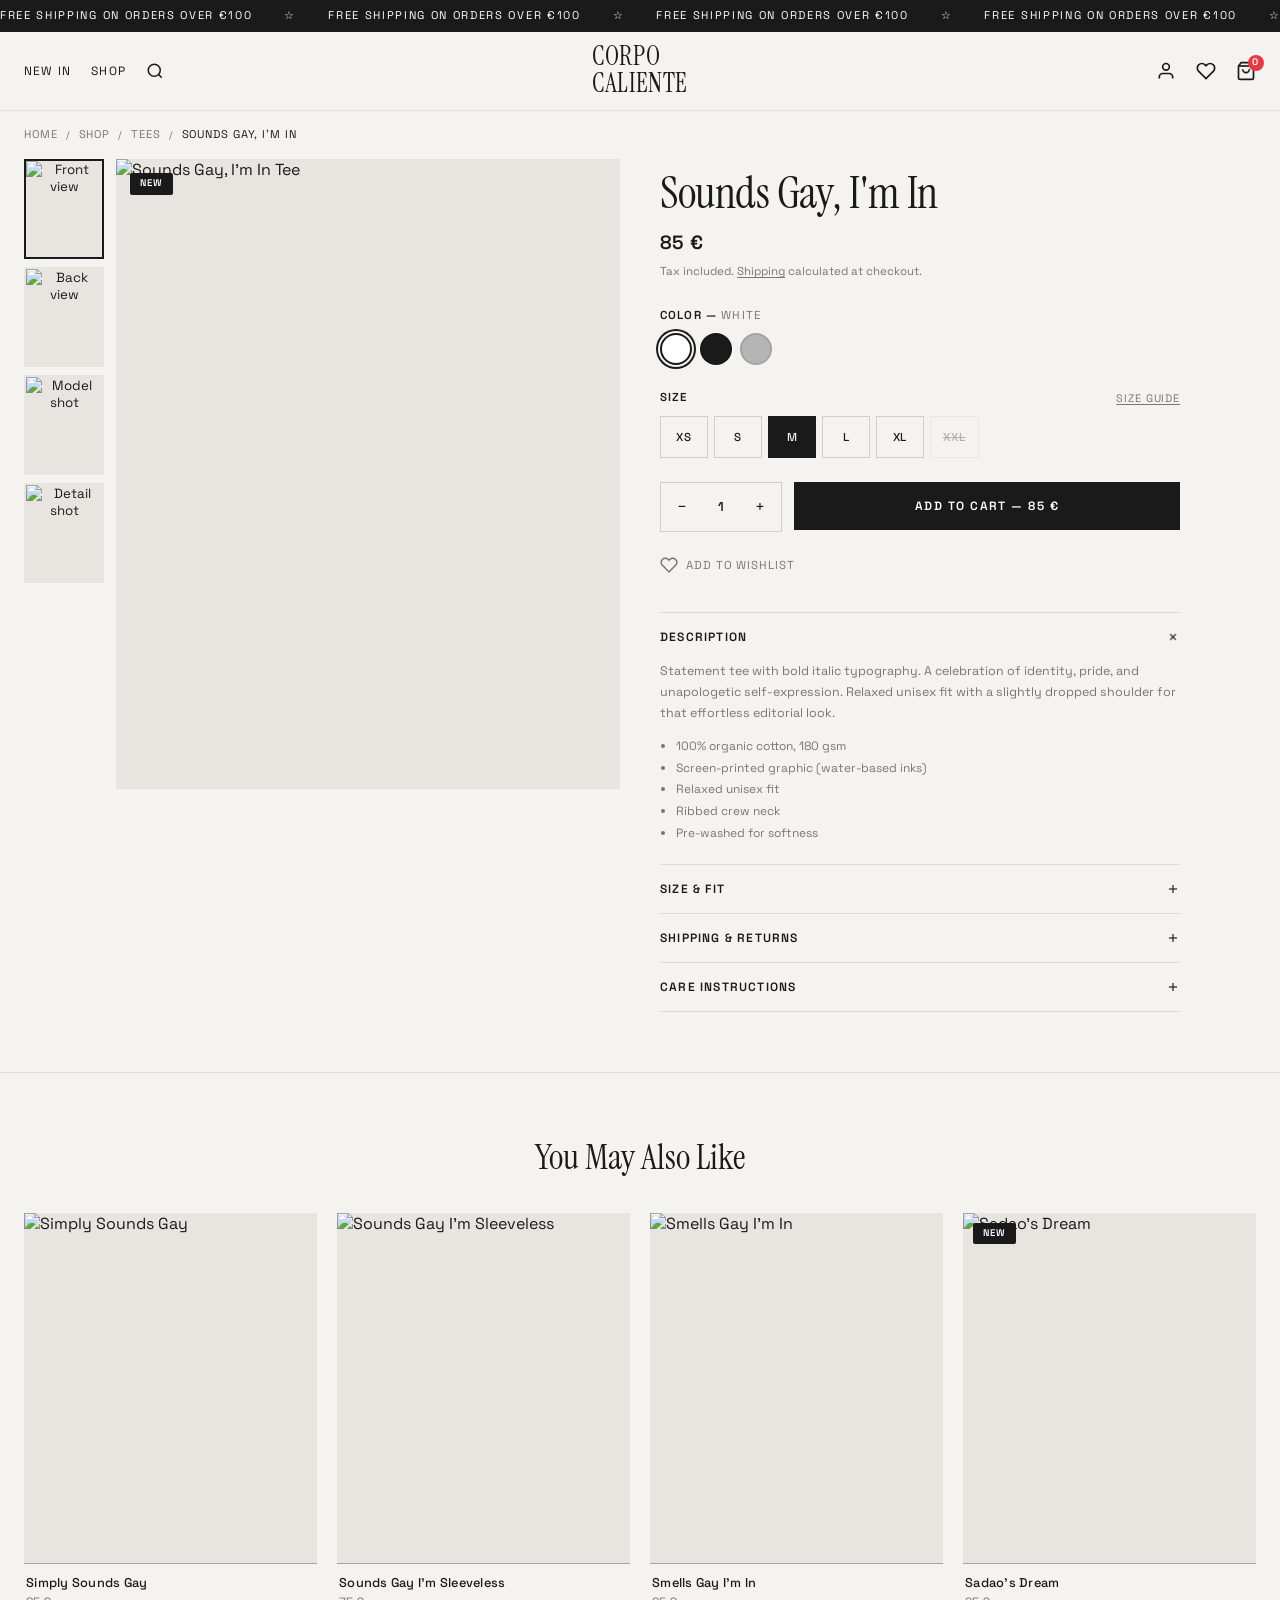
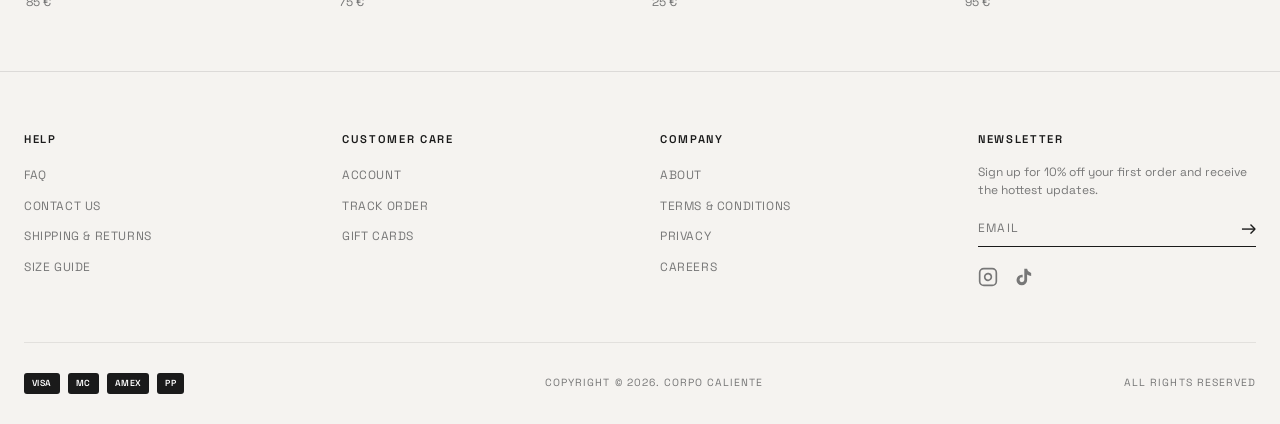
==== product.html @ 62f067da "Add Product Detail Page - Image gallery with thumbnails, prev/next nav, zoom hover - Color swatches " ====
<!DOCTYPE html>
<html lang="en">
<head>
  <meta charset="UTF-8">
  <meta name="viewport" content="width=device-width, initial-scale=1.0">
  <title>Sounds Gay, I'm In - CORPO CALIENTE</title>
  <link rel="stylesheet" href="style.css">
  <link rel="stylesheet" href="product.css">
  <link rel="preconnect" href="https://fonts.googleapis.com">
  <link rel="preconnect" href="https://fonts.gstatic.com" crossorigin>
  <link href="https://fonts.googleapis.com/css2?family=Space+Grotesk:wght@400;500;600;700&family=Instrument+Serif:ital@0;1&display=swap" rel="stylesheet">
</head>
<body>

  <!-- Announcement Bar -->
  <div class="announcement-bar">
    <div class="announcement-scroll">
      <span>FREE SHIPPING ON ORDERS OVER &euro;100</span>
      <span>&star;</span>
      <span>FREE SHIPPING ON ORDERS OVER &euro;100</span>
      <span>&star;</span>
      <span>FREE SHIPPING ON ORDERS OVER &euro;100</span>
      <span>&star;</span>
      <span>FREE SHIPPING ON ORDERS OVER &euro;100</span>
      <span>&star;</span>
      <span>FREE SHIPPING ON ORDERS OVER &euro;100</span>
      <span>&star;</span>
      <span>FREE SHIPPING ON ORDERS OVER &euro;100</span>
      <span>&star;</span>
    </div>
  </div>

  <!-- Header -->
  <header class="header">
    <nav class="header__nav">
      <div class="header__left">
        <a href="index.html" class="nav-link">New In</a>
        <a href="shop.html" class="nav-link">Shop</a>
        <button class="nav-link search-toggle" aria-label="Search">
          <svg width="18" height="18" viewBox="0 0 24 24" fill="none" stroke="currentColor" stroke-width="2"><circle cx="11" cy="11" r="8"/><path d="m21 21-4.3-4.3"/></svg>
        </button>
      </div>
      <div class="header__center">
        <a href="index.html" class="logo">CORPO<br>CALIENTE</a>
      </div>
      <div class="header__right">
        <a href="#" class="nav-link icon-link" aria-label="Account">
          <svg width="20" height="20" viewBox="0 0 24 24" fill="none" stroke="currentColor" stroke-width="2"><path d="M20 21v-2a4 4 0 0 0-4-4H8a4 4 0 0 0-4 4v2"/><circle cx="12" cy="7" r="4"/></svg>
        </a>
        <a href="#" class="nav-link icon-link" aria-label="Wishlist">
          <svg width="20" height="20" viewBox="0 0 24 24" fill="none" stroke="currentColor" stroke-width="2"><path d="M20.84 4.61a5.5 5.5 0 0 0-7.78 0L12 5.67l-1.06-1.06a5.5 5.5 0 0 0-7.78 7.78l1.06 1.06L12 21.23l7.78-7.78 1.06-1.06a5.5 5.5 0 0 0 0-7.78z"/></svg>
        </a>
        <a href="#" class="nav-link icon-link cart-icon" aria-label="Cart">
          <svg width="20" height="20" viewBox="0 0 24 24" fill="none" stroke="currentColor" stroke-width="2"><path d="M6 2L3 6v14a2 2 0 0 0 2 2h14a2 2 0 0 0 2-2V6l-3-4z"/><line x1="3" y1="6" x2="21" y2="6"/><path d="M16 10a4 4 0 0 1-8 0"/></svg>
          <span class="cart-count">0</span>
        </a>
      </div>
    </nav>
  </header>

  <!-- Breadcrumb -->
  <nav class="breadcrumb">
    <a href="index.html">Home</a>
    <span class="breadcrumb__sep">/</span>
    <a href="shop.html">Shop</a>
    <span class="breadcrumb__sep">/</span>
    <a href="shop.html">Tees</a>
    <span class="breadcrumb__sep">/</span>
    <span class="breadcrumb__current">Sounds Gay, I'm In</span>
  </nav>

  <!-- Product Detail -->
  <section class="pdp">
    <!-- Image Gallery -->
    <div class="pdp__gallery">
      <div class="pdp__thumbs">
        <button class="pdp__thumb pdp__thumb--active" data-index="0">
          <img src="https://images.unsplash.com/photo-1521572163474-6864f9cf17ab?w=120&h=150&fit=crop" alt="Front view">
        </button>
        <button class="pdp__thumb" data-index="1">
          <img src="https://images.unsplash.com/photo-1521572163474-6864f9cf17ab?w=120&h=150&fit=crop&crop=bottom" alt="Back view">
        </button>
        <button class="pdp__thumb" data-index="2">
          <img src="https://images.unsplash.com/photo-1552374196-1ab2a1c593e8?w=120&h=150&fit=crop" alt="Model shot">
        </button>
        <button class="pdp__thumb" data-index="3">
          <img src="https://images.unsplash.com/photo-1596755094514-f87e34085b2c?w=120&h=150&fit=crop" alt="Detail shot">
        </button>
      </div>
      <div class="pdp__main-image-wrap">
        <span class="pdp__badge">New</span>
        <img src="https://images.unsplash.com/photo-1521572163474-6864f9cf17ab?w=900&h=1100&fit=crop" alt="Sounds Gay, I'm In Tee" class="pdp__main-image" id="main-image">
        <button class="pdp__nav pdp__nav--prev" id="gallery-prev" aria-label="Previous image">
          <svg width="20" height="20" viewBox="0 0 24 24" fill="none" stroke="currentColor" stroke-width="2"><polyline points="15 18 9 12 15 6"/></svg>
        </button>
        <button class="pdp__nav pdp__nav--next" id="gallery-next" aria-label="Next image">
          <svg width="20" height="20" viewBox="0 0 24 24" fill="none" stroke="currentColor" stroke-width="2"><polyline points="9 18 15 12 9 6"/></svg>
        </button>
      </div>
    </div>

    <!-- Product Info -->
    <div class="pdp__info">
      <div class="pdp__info-inner">
        <h1 class="pdp__title">Sounds Gay, I'm In</h1>
        <p class="pdp__price">85 &euro;</p>
        <p class="pdp__tax">Tax included. <a href="#">Shipping</a> calculated at checkout.</p>

        <!-- Color -->
        <div class="pdp__option">
          <p class="pdp__option-label">Color &mdash; <span id="color-name">White</span></p>
          <div class="pdp__color-swatches">
            <button class="pdp__swatch pdp__swatch--active" data-color="White" style="background:#fff" aria-label="White"></button>
            <button class="pdp__swatch" data-color="Black" style="background:#1a1a1a" aria-label="Black"></button>
            <button class="pdp__swatch" data-color="Heather Grey" style="background:#b5b5b5" aria-label="Heather Grey"></button>
          </div>
        </div>

        <!-- Size -->
        <div class="pdp__option">
          <div class="pdp__option-header">
            <p class="pdp__option-label">Size</p>
            <button class="pdp__size-guide-link" id="size-guide-toggle">Size Guide</button>
          </div>
          <div class="pdp__sizes">
            <button class="pdp__size" data-size="XS">XS</button>
            <button class="pdp__size" data-size="S">S</button>
            <button class="pdp__size pdp__size--active" data-size="M">M</button>
            <button class="pdp__size" data-size="L">L</button>
            <button class="pdp__size" data-size="XL">XL</button>
            <button class="pdp__size pdp__size--disabled" data-size="XXL" disabled>XXL</button>
          </div>
        </div>

        <!-- Quantity + Add to Cart -->
        <div class="pdp__actions">
          <div class="pdp__quantity">
            <button class="pdp__qty-btn" id="qty-minus" aria-label="Decrease quantity">&minus;</button>
            <span class="pdp__qty-value" id="qty-value">1</span>
            <button class="pdp__qty-btn" id="qty-plus" aria-label="Increase quantity">+</button>
          </div>
          <button class="pdp__add-to-cart" id="add-to-cart">Add to Cart &mdash; 85 &euro;</button>
        </div>

        <!-- Wishlist -->
        <button class="pdp__wishlist" id="wishlist-btn">
          <svg width="18" height="18" viewBox="0 0 24 24" fill="none" stroke="currentColor" stroke-width="2"><path d="M20.84 4.61a5.5 5.5 0 0 0-7.78 0L12 5.67l-1.06-1.06a5.5 5.5 0 0 0-7.78 7.78l1.06 1.06L12 21.23l7.78-7.78 1.06-1.06a5.5 5.5 0 0 0 0-7.78z"/></svg>
          <span>Add to Wishlist</span>
        </button>

        <!-- Description Accordion -->
        <div class="pdp__accordions">
          <div class="pdp__accordion pdp__accordion--open">
            <button class="pdp__accordion-trigger">
              <span>Description</span>
              <svg class="pdp__accordion-icon" width="14" height="14" viewBox="0 0 24 24" fill="none" stroke="currentColor" stroke-width="2"><line x1="12" y1="5" x2="12" y2="19"/><line x1="5" y1="12" x2="19" y2="12"/></svg>
            </button>
            <div class="pdp__accordion-content">
              <p>Statement tee with bold italic typography. A celebration of identity, pride, and unapologetic self-expression. Relaxed unisex fit with a slightly dropped shoulder for that effortless editorial look.</p>
              <ul>
                <li>100% organic cotton, 180 gsm</li>
                <li>Screen-printed graphic (water-based inks)</li>
                <li>Relaxed unisex fit</li>
                <li>Ribbed crew neck</li>
                <li>Pre-washed for softness</li>
              </ul>
            </div>
          </div>

          <div class="pdp__accordion">
            <button class="pdp__accordion-trigger">
              <span>Size &amp; Fit</span>
              <svg class="pdp__accordion-icon" width="14" height="14" viewBox="0 0 24 24" fill="none" stroke="currentColor" stroke-width="2"><line x1="12" y1="5" x2="12" y2="19"/><line x1="5" y1="12" x2="19" y2="12"/></svg>
            </button>
            <div class="pdp__accordion-content">
              <p>Model is 185cm / 6'1" and wears size M. This style runs true to size. For an oversized look, size up one.</p>
              <table class="pdp__size-table">
                <thead>
                  <tr><th></th><th>XS</th><th>S</th><th>M</th><th>L</th><th>XL</th></tr>
                </thead>
                <tbody>
                  <tr><td>Chest (cm)</td><td>96</td><td>100</td><td>106</td><td>112</td><td>118</td></tr>
                  <tr><td>Length (cm)</td><td>68</td><td>70</td><td>72</td><td>74</td><td>76</td></tr>
                  <tr><td>Sleeve (cm)</td><td>20</td><td>21</td><td>22</td><td>23</td><td>24</td></tr>
                </tbody>
              </table>
            </div>
          </div>

          <div class="pdp__accordion">
            <button class="pdp__accordion-trigger">
              <span>Shipping &amp; Returns</span>
              <svg class="pdp__accordion-icon" width="14" height="14" viewBox="0 0 24 24" fill="none" stroke="currentColor" stroke-width="2"><line x1="12" y1="5" x2="12" y2="19"/><line x1="5" y1="12" x2="19" y2="12"/></svg>
            </button>
            <div class="pdp__accordion-content">
              <p>Free shipping on orders over &euro;100. Standard delivery 3&ndash;5 business days. Express delivery 1&ndash;2 business days (&euro;9.90).</p>
              <p>Returns accepted within 14 days of delivery. Items must be unworn with tags attached. Return shipping is free within the EU.</p>
            </div>
          </div>

          <div class="pdp__accordion">
            <button class="pdp__accordion-trigger">
              <span>Care Instructions</span>
              <svg class="pdp__accordion-icon" width="14" height="14" viewBox="0 0 24 24" fill="none" stroke="currentColor" stroke-width="2"><line x1="12" y1="5" x2="12" y2="19"/><line x1="5" y1="12" x2="19" y2="12"/></svg>
            </button>
            <div class="pdp__accordion-content">
              <ul>
                <li>Machine wash cold, inside out</li>
                <li>Do not bleach</li>
                <li>Tumble dry low</li>
                <li>Iron on reverse, avoid print</li>
                <li>Do not dry clean</li>
              </ul>
            </div>
          </div>
        </div>

      </div>
    </div>
  </section>

  <!-- You May Also Like -->
  <section class="pdp-related">
    <h2 class="pdp-related__title">You May Also Like</h2>
    <div class="pdp-related__grid">
      <a href="#" class="product-card">
        <div class="product-card__image-wrap">
          <img src="https://images.unsplash.com/photo-1618886614638-80e3c103d31a?w=500&h=600&fit=crop" alt="Simply Sounds Gay" class="product-card__image">
          <div class="product-card__quick">Quick Add</div>
        </div>
        <div class="product-card__info">
          <h3>Simply Sounds Gay</h3>
          <p class="product-card__price">85 &euro;</p>
        </div>
      </a>
      <a href="#" class="product-card">
        <div class="product-card__image-wrap">
          <img src="https://images.unsplash.com/photo-1503342394128-c104d54dba01?w=500&h=600&fit=crop" alt="Sounds Gay I'm Sleeveless" class="product-card__image">
          <div class="product-card__quick">Quick Add</div>
        </div>
        <div class="product-card__info">
          <h3>Sounds Gay I'm Sleeveless</h3>
          <p class="product-card__price">75 &euro;</p>
        </div>
      </a>
      <a href="#" class="product-card">
        <div class="product-card__image-wrap">
          <img src="https://images.unsplash.com/photo-1578587018452-892bacefd3f2?w=500&h=600&fit=crop" alt="Smells Gay I'm In" class="product-card__image">
          <div class="product-card__quick">Quick Add</div>
        </div>
        <div class="product-card__info">
          <h3>Smells Gay I'm In</h3>
          <p class="product-card__price">25 &euro;</p>
        </div>
      </a>
      <a href="#" class="product-card">
        <div class="product-card__image-wrap">
          <img src="https://images.unsplash.com/photo-1576566588028-4147f3842f27?w=500&h=600&fit=crop" alt="Sadao's Dream" class="product-card__image">
          <span class="product-card__badge">New</span>
          <div class="product-card__quick">Quick Add</div>
        </div>
        <div class="product-card__info">
          <h3>Sadao's Dream</h3>
          <p class="product-card__price">95 &euro;</p>
        </div>
      </a>
    </div>
  </section>

  <!-- Footer -->
  <footer class="footer">
    <div class="footer__grid">
      <div class="footer__col">
        <h4>HELP</h4>
        <ul>
          <li><a href="#">FAQ</a></li>
          <li><a href="#">Contact Us</a></li>
          <li><a href="#">Shipping &amp; Returns</a></li>
          <li><a href="#">Size Guide</a></li>
        </ul>
      </div>
      <div class="footer__col">
        <h4>CUSTOMER CARE</h4>
        <ul>
          <li><a href="#">Account</a></li>
          <li><a href="#">Track Order</a></li>
          <li><a href="#">Gift Cards</a></li>
        </ul>
      </div>
      <div class="footer__col">
        <h4>COMPANY</h4>
        <ul>
          <li><a href="#">About</a></li>
          <li><a href="#">Terms &amp; Conditions</a></li>
          <li><a href="#">Privacy</a></li>
          <li><a href="#">Careers</a></li>
        </ul>
      </div>
      <div class="footer__col footer__newsletter">
        <h4>NEWSLETTER</h4>
        <p>Sign up for 10% off your first order and receive the hottest updates.</p>
        <form class="newsletter-form" onsubmit="event.preventDefault()">
          <input type="email" placeholder="EMAIL" required>
          <button type="submit" aria-label="Subscribe">&rarr;</button>
        </form>
        <div class="footer__social">
          <a href="#" aria-label="Instagram">
            <svg width="20" height="20" viewBox="0 0 24 24" fill="none" stroke="currentColor" stroke-width="2"><rect x="2" y="2" width="20" height="20" rx="5" ry="5"/><path d="M16 11.37A4 4 0 1 1 12.63 8 4 4 0 0 1 16 11.37z"/><line x1="17.5" y1="6.5" x2="17.51" y2="6.5"/></svg>
          </a>
          <a href="#" aria-label="TikTok">
            <svg width="20" height="20" viewBox="0 0 24 24" fill="currentColor"><path d="M19.59 6.69a4.83 4.83 0 0 1-3.77-4.25V2h-3.45v13.67a2.89 2.89 0 0 1-2.88 2.5 2.89 2.89 0 0 1 0-5.78 2.92 2.92 0 0 1 .88.13V9.4a6.84 6.84 0 0 0-1-.05A6.33 6.33 0 0 0 3 15.57 6.33 6.33 0 0 0 9.37 22a6.33 6.33 0 0 0 6.37-6.23V9.07a8.16 8.16 0 0 0 4.85 1.58V7.2a4.85 4.85 0 0 1-1-.51z"/></svg>
          </a>
        </div>
      </div>
    </div>
    <div class="footer__bottom">
      <div class="footer__payment">
        <span class="payment-icon">VISA</span>
        <span class="payment-icon">MC</span>
        <span class="payment-icon">AMEX</span>
        <span class="payment-icon">PP</span>
      </div>
      <p>COPYRIGHT &copy; 2026. CORPO CALIENTE</p>
      <p>ALL RIGHTS RESERVED</p>
    </div>
  </footer>

  <script src="product.js"></script>
</body>
</html>
---- style.css ----
/* ===== RESET & BASE ===== */
*, *::before, *::after {
  margin: 0;
  padding: 0;
  box-sizing: border-box;
}

:root {
  --bg: #f5f3f0;
  --text: #1a1a1a;
  --accent: #e63946;
  --muted: #777;
  --font-body: 'Space Grotesk', sans-serif;
  --font-display: 'Instrument Serif', serif;
}

html {
  scroll-behavior: smooth;
}

body {
  font-family: var(--font-body);
  background: var(--bg);
  color: var(--text);
  line-height: 1.4;
  overflow-x: hidden;
  -webkit-font-smoothing: antialiased;
}

a {
  text-decoration: none;
  color: inherit;
}

ul { list-style: none; }

img {
  display: block;
  width: 100%;
  height: 100%;
  object-fit: cover;
}

button {
  border: none;
  background: none;
  cursor: pointer;
  font-family: inherit;
  color: inherit;
}

input {
  font-family: inherit;
}

/* ===== ANNOUNCEMENT BAR ===== */
.announcement-bar {
  background: var(--text);
  color: #fff;
  font-size: 0.7rem;
  letter-spacing: 0.15em;
  text-transform: uppercase;
  overflow: hidden;
  padding: 8px 0;
}

.announcement-scroll {
  display: flex;
  gap: 2rem;
  white-space: nowrap;
  animation: scroll-left 20s linear infinite;
  width: max-content;
}

.announcement-scroll span {
  flex-shrink: 0;
}

@keyframes scroll-left {
  0% { transform: translateX(0); }
  100% { transform: translateX(-50%); }
}

/* ===== HEADER ===== */
.header {
  position: sticky;
  top: 0;
  z-index: 100;
  background: var(--bg);
  border-bottom: 1px solid rgba(0,0,0,0.08);
}

.header__nav {
  display: flex;
  align-items: center;
  justify-content: space-between;
  padding: 12px 24px;
  max-width: 1600px;
  margin: 0 auto;
}

.header__left,
.header__right {
  display: flex;
  align-items: center;
  gap: 20px;
  flex: 1;
}

.header__right {
  justify-content: flex-end;
}

.header__center {
  flex: 0 0 auto;
}

.logo {
  font-family: var(--font-display);
  font-size: 1.6rem;
  line-height: 1;
  text-align: center;
  letter-spacing: 0.02em;
  font-weight: 400;
  transition: opacity 0.2s;
}

.logo:hover { opacity: 0.7; }

.nav-link {
  font-size: 0.75rem;
  letter-spacing: 0.1em;
  text-transform: uppercase;
  transition: opacity 0.2s;
}

.nav-link:hover { opacity: 0.6; }

.search-toggle {
  display: flex;
  align-items: center;
}

.icon-link {
  display: flex;
  align-items: center;
}

.cart-icon {
  position: relative;
}

.cart-count {
  position: absolute;
  top: -6px;
  right: -8px;
  background: var(--accent);
  color: #fff;
  font-size: 0.6rem;
  width: 16px;
  height: 16px;
  border-radius: 50%;
  display: flex;
  align-items: center;
  justify-content: center;
  font-weight: 600;
}

.mobile-menu-toggle {
  display: none;
  position: fixed;
  top: 52px;
  right: 16px;
  z-index: 200;
  flex-direction: column;
  gap: 5px;
  padding: 8px;
}

.mobile-menu-toggle span {
  display: block;
  width: 22px;
  height: 2px;
  background: var(--text);
  transition: 0.3s;
}

/* ===== HERO ===== */
.hero {
  display: grid;
  grid-template-columns: 1fr 1fr;
  gap: 4px;
  padding: 4px 24px;
  max-width: 1600px;
  margin: 0 auto;
}

.hero__left,
.hero__right {
  position: relative;
  overflow: hidden;
  aspect-ratio: 4/5;
}

.hero__image {
  transition: transform 0.6s ease;
}

.hero__left:hover .hero__image,
.hero__right:hover .hero__image {
  transform: scale(1.03);
}

.hero__badge {
  position: absolute;
  top: 20px;
  left: 20px;
  z-index: 2;
  font-size: 0.7rem;
  font-weight: 700;
  letter-spacing: 0.12em;
  text-transform: uppercase;
  color: #fff;
  text-shadow: 0 1px 8px rgba(0,0,0,0.5);
}

.hero__subtitle {
  position: absolute;
  top: 40px;
  left: 20px;
  z-index: 2;
  font-size: 0.65rem;
  letter-spacing: 0.15em;
  text-transform: uppercase;
  color: #fff;
  text-shadow: 0 1px 8px rgba(0,0,0,0.5);
}

.hero__tag {
  position: absolute;
  top: 20px;
  left: 20px;
  z-index: 2;
  font-size: 0.7rem;
  letter-spacing: 0.1em;
  text-transform: uppercase;
  color: var(--text);
  background: var(--bg);
  padding: 4px 10px;
}

/* ===== PRODUCT GRID ===== */
.product-grid {
  padding: 40px 24px;
  max-width: 1600px;
  margin: 0 auto;
}

.section-label {
  font-size: 0.7rem;
  letter-spacing: 0.15em;
  text-transform: uppercase;
  margin-bottom: 20px;
}

.grid {
  display: grid;
  gap: 20px;
}

.grid--4 {
  grid-template-columns: repeat(4, 1fr);
}

.grid--3 {
  grid-template-columns: repeat(3, 1fr);
}

/* ===== PRODUCT CARD ===== */
.product-card {
  display: block;
  text-decoration: none;
  color: inherit;
}

.product-card__image-wrap {
  position: relative;
  aspect-ratio: 5/6;
  overflow: hidden;
  background: #e8e5e0;
  margin-bottom: 10px;
}

.product-card__image {
  transition: transform 0.5s ease;
}

.product-card:hover .product-card__image {
  transform: scale(1.05);
}

.product-card__quick {
  position: absolute;
  bottom: 0;
  left: 0;
  right: 0;
  background: var(--text);
  color: #fff;
  text-align: center;
  padding: 10px;
  font-size: 0.7rem;
  letter-spacing: 0.12em;
  text-transform: uppercase;
  transform: translateY(100%);
  transition: transform 0.3s ease;
}

.product-card:hover .product-card__quick {
  transform: translateY(0);
}

.product-card__colors {
  position: absolute;
  bottom: 10px;
  right: 10px;
  display: flex;
  gap: 4px;
}

.color-dot {
  width: 14px;
  height: 14px;
  border-radius: 50%;
  border: 2px solid #fff;
  box-shadow: 0 1px 3px rgba(0,0,0,0.2);
}

.product-card__info {
  padding: 0 2px;
}

.product-card__info h3 {
  font-size: 0.8rem;
  font-weight: 500;
  margin-bottom: 2px;
  letter-spacing: 0.02em;
}

.product-card__price {
  font-size: 0.75rem;
  color: var(--muted);
}

/* ===== EDITORIAL SPLIT ===== */
.editorial-split {
  display: grid;
  grid-template-columns: 1fr 1fr;
  gap: 4px;
  padding: 4px 24px;
  max-width: 1600px;
  margin: 0 auto;
}

.editorial-split__left,
.editorial-split__right {
  position: relative;
  aspect-ratio: 4/5;
  overflow: hidden;
}

.editorial-split__label {
  position: absolute;
  top: 20px;
  left: 20px;
  z-index: 2;
  font-size: 0.7rem;
  letter-spacing: 0.1em;
  text-transform: uppercase;
  color: var(--text);
  background: var(--bg);
  padding: 4px 10px;
}

.editorial-split__image {
  transition: transform 0.6s ease;
}

.editorial-split__left:hover .editorial-split__image,
.editorial-split__right:hover .editorial-split__image {
  transform: scale(1.03);
}

/* ===== STATEMENT SECTION ===== */
.statement-section {
  padding: 40px 24px;
  max-width: 1600px;
  margin: 0 auto;
}

.statement-section__split {
  display: grid;
  grid-template-columns: 1fr 1fr;
  gap: 4px;
}

.statement-section__image-wrap {
  aspect-ratio: 4/5;
  overflow: hidden;
}

.statement-section__image {
  transition: transform 0.6s ease;
}

.statement-section__image-wrap:hover .statement-section__image {
  transform: scale(1.03);
}

.statement-section__label {
  display: block;
  font-size: 0.7rem;
  letter-spacing: 0.1em;
  text-transform: uppercase;
  margin-top: 16px;
}

/* ===== BIG STATEMENT ===== */
.big-statement {
  display: grid;
  grid-template-columns: 1fr 1fr;
  gap: 4px;
  padding: 60px 24px;
  max-width: 1600px;
  margin: 0 auto;
  align-items: end;
}

.big-statement__inner {
  padding-bottom: 20px;
}

.big-statement__text {
  font-family: var(--font-display);
  font-size: clamp(4rem, 10vw, 10rem);
  line-height: 0.9;
  font-weight: 400;
  letter-spacing: -0.02em;
}

.big-statement__text .arrow {
  display: inline-block;
  transition: transform 0.3s;
}

.big-statement:hover .arrow {
  transform: translateX(12px);
}

.big-statement__sub {
  font-size: 0.7rem;
  letter-spacing: 0.15em;
  text-transform: uppercase;
  margin-top: 20px;
  padding: 8px 16px;
  border: 1px solid var(--text);
  display: inline-block;
  transition: all 0.3s;
}

.big-statement__sub:hover {
  background: var(--text);
  color: var(--bg);
}

.big-statement__image-wrap {
  position: relative;
  aspect-ratio: 4/5;
  overflow: hidden;
}

.big-statement__image {
  transition: transform 0.6s ease;
}

.big-statement__image-wrap:hover .big-statement__image {
  transform: scale(1.03);
}

.big-statement__tag {
  position: absolute;
  top: 20px;
  left: 20px;
  font-size: 0.7rem;
  letter-spacing: 0.1em;
  text-transform: uppercase;
  color: var(--text);
  background: var(--bg);
  padding: 4px 10px;
}

/* ===== FOOTER ===== */
.footer {
  background: var(--bg);
  border-top: 1px solid rgba(0,0,0,0.1);
  padding: 60px 24px 30px;
  max-width: 1600px;
  margin: 0 auto;
}

.footer__grid {
  display: grid;
  grid-template-columns: repeat(4, 1fr);
  gap: 40px;
  margin-bottom: 50px;
}

.footer__col h4 {
  font-size: 0.7rem;
  letter-spacing: 0.15em;
  text-transform: uppercase;
  margin-bottom: 16px;
  font-weight: 600;
}

.footer__col li {
  margin-bottom: 8px;
}

.footer__col a {
  font-size: 0.75rem;
  color: var(--muted);
  transition: color 0.2s;
  text-transform: uppercase;
  letter-spacing: 0.05em;
}

.footer__col a:hover {
  color: var(--text);
}

.footer__newsletter p {
  font-size: 0.75rem;
  color: var(--muted);
  margin-bottom: 16px;
  line-height: 1.5;
}

.newsletter-form {
  display: flex;
  border-bottom: 1px solid var(--text);
  padding-bottom: 6px;
  margin-bottom: 20px;
}

.newsletter-form input {
  flex: 1;
  border: none;
  background: none;
  font-size: 0.75rem;
  letter-spacing: 0.1em;
  outline: none;
  color: var(--text);
}

.newsletter-form input::placeholder {
  color: var(--muted);
}

.newsletter-form button {
  font-size: 1.2rem;
  transition: transform 0.2s;
}

.newsletter-form button:hover {
  transform: translateX(4px);
}

.footer__social {
  display: flex;
  gap: 16px;
}

.footer__social a {
  transition: opacity 0.2s;
}

.footer__social a:hover {
  opacity: 0.6;
}

.footer__bottom {
  display: flex;
  justify-content: space-between;
  align-items: center;
  padding-top: 30px;
  border-top: 1px solid rgba(0,0,0,0.08);
  font-size: 0.65rem;
  color: var(--muted);
  letter-spacing: 0.1em;
  text-transform: uppercase;
  flex-wrap: wrap;
  gap: 12px;
}

.footer__payment {
  display: flex;
  gap: 8px;
}

.payment-icon {
  background: var(--text);
  color: #fff;
  font-size: 0.55rem;
  padding: 4px 8px;
  border-radius: 3px;
  font-weight: 600;
  letter-spacing: 0.05em;
}

/* ===== ANIMATIONS ===== */
.fade-in {
  opacity: 0;
  transform: translateY(20px);
  transition: opacity 0.6s ease, transform 0.6s ease;
}

.fade-in.visible {
  opacity: 1;
  transform: translateY(0);
}

/* ===== RESPONSIVE ===== */
@media (max-width: 1024px) {
  .grid--4 {
    grid-template-columns: repeat(2, 1fr);
  }

  .big-statement__text {
    font-size: clamp(3rem, 8vw, 6rem);
  }

  .footer__grid {
    grid-template-columns: repeat(2, 1fr);
  }
}

@media (max-width: 768px) {
  .header__left .nav-link:not(.search-toggle),
  .header__right .icon-link:not(.cart-icon) {
    display: none;
  }

  .mobile-menu-toggle {
    display: flex;
  }

  .hero {
    grid-template-columns: 1fr;
    padding: 4px 12px;
  }

  .hero__left,
  .hero__right {
    aspect-ratio: 3/4;
  }

  .product-grid {
    padding: 24px 12px;
  }

  .grid--4 {
    grid-template-columns: repeat(2, 1fr);
    gap: 12px;
  }

  .editorial-split {
    grid-template-columns: 1fr;
    padding: 4px 12px;
  }

  .editorial-split__left,
  .editorial-split__right {
    aspect-ratio: 3/4;
  }

  .statement-section {
    padding: 24px 12px;
  }

  .statement-section__split {
    grid-template-columns: 1fr;
  }

  .big-statement {
    grid-template-columns: 1fr;
    padding: 40px 12px;
    gap: 30px;
  }

  .big-statement__text {
    font-size: clamp(3.5rem, 15vw, 5rem);
  }

  .footer {
    padding: 40px 12px 20px;
  }

  .footer__grid {
    grid-template-columns: 1fr;
    gap: 30px;
  }

  .footer__bottom {
    flex-direction: column;
    text-align: center;
  }

  .header__nav {
    padding: 10px 12px;
  }

  .logo {
    font-size: 1.3rem;
  }

  .product-card__quick {
    transform: translateY(0);
    font-size: 0.6rem;
    padding: 8px;
  }
}

@media (max-width: 480px) {
  .grid--4 {
    grid-template-columns: repeat(2, 1fr);
    gap: 8px;
  }

  .product-card__info h3 {
    font-size: 0.7rem;
  }

  .product-card__price {
    font-size: 0.65rem;
  }
}
---- product.css ----
/* ===== PRODUCT DETAIL PAGE ===== */

/* Breadcrumb */
.breadcrumb {
  padding: 16px 24px;
  max-width: 1600px;
  margin: 0 auto;
  font-size: 0.7rem;
  letter-spacing: 0.08em;
  text-transform: uppercase;
  display: flex;
  align-items: center;
  gap: 8px;
  flex-wrap: wrap;
}

.breadcrumb a {
  color: var(--muted);
  transition: color 0.2s;
}

.breadcrumb a:hover {
  color: var(--text);
}

.breadcrumb__sep {
  color: var(--muted);
  font-size: 0.6rem;
}

.breadcrumb__current {
  color: var(--text);
}

/* ===== PDP LAYOUT ===== */
.pdp {
  display: grid;
  grid-template-columns: 1fr 1fr;
  gap: 40px;
  padding: 0 24px 60px;
  max-width: 1600px;
  margin: 0 auto;
}

/* ===== GALLERY ===== */
.pdp__gallery {
  display: grid;
  grid-template-columns: 80px 1fr;
  gap: 12px;
  position: sticky;
  top: 70px;
  align-self: start;
}

.pdp__thumbs {
  display: flex;
  flex-direction: column;
  gap: 8px;
}

.pdp__thumb {
  aspect-ratio: 4/5;
  overflow: hidden;
  border: 2px solid transparent;
  cursor: pointer;
  transition: border-color 0.2s;
  background: #e8e5e0;
  padding: 0;
}

.pdp__thumb img {
  width: 100%;
  height: 100%;
  object-fit: cover;
  transition: opacity 0.2s;
}

.pdp__thumb:hover {
  border-color: rgba(0,0,0,0.3);
}

.pdp__thumb--active {
  border-color: var(--text);
}

.pdp__main-image-wrap {
  position: relative;
  aspect-ratio: 4/5;
  overflow: hidden;
  background: #e8e5e0;
  cursor: zoom-in;
}

.pdp__main-image {
  transition: transform 0.4s ease;
}

.pdp__main-image-wrap:hover .pdp__main-image {
  transform: scale(1.06);
}

.pdp__badge {
  position: absolute;
  top: 14px;
  left: 14px;
  z-index: 2;
  font-size: 0.6rem;
  font-weight: 600;
  letter-spacing: 0.12em;
  text-transform: uppercase;
  background: var(--text);
  color: #fff;
  padding: 4px 10px;
  border-radius: 2px;
}

.pdp__nav {
  position: absolute;
  top: 50%;
  transform: translateY(-50%);
  z-index: 3;
  width: 36px;
  height: 36px;
  display: flex;
  align-items: center;
  justify-content: center;
  background: var(--bg);
  border: 1px solid rgba(0,0,0,0.1);
  cursor: pointer;
  opacity: 0;
  transition: opacity 0.2s;
}

.pdp__main-image-wrap:hover .pdp__nav {
  opacity: 1;
}

.pdp__nav:hover {
  background: var(--text);
  color: #fff;
}

.pdp__nav:hover svg {
  stroke: #fff;
}

.pdp__nav--prev { left: 12px; }
.pdp__nav--next { right: 12px; }

/* ===== PRODUCT INFO ===== */
.pdp__info {
  padding-top: 10px;
}

.pdp__info-inner {
  max-width: 520px;
}

.pdp__title {
  font-family: var(--font-display);
  font-size: clamp(2rem, 3.5vw, 3rem);
  font-weight: 400;
  line-height: 1.1;
  letter-spacing: -0.01em;
  margin-bottom: 12px;
}

.pdp__price {
  font-size: 1.2rem;
  font-weight: 600;
  letter-spacing: 0.02em;
  margin-bottom: 6px;
}

.pdp__tax {
  font-size: 0.72rem;
  color: var(--muted);
  margin-bottom: 28px;
}

.pdp__tax a {
  text-decoration: underline;
  text-underline-offset: 2px;
}

/* ===== OPTIONS ===== */
.pdp__option {
  margin-bottom: 24px;
}

.pdp__option-header {
  display: flex;
  justify-content: space-between;
  align-items: center;
}

.pdp__option-label {
  font-size: 0.72rem;
  font-weight: 600;
  letter-spacing: 0.1em;
  text-transform: uppercase;
  margin-bottom: 10px;
}

.pdp__option-label span {
  font-weight: 400;
  color: var(--muted);
}

/* Color Swatches */
.pdp__color-swatches {
  display: flex;
  gap: 8px;
}

.pdp__swatch {
  width: 32px;
  height: 32px;
  border-radius: 50%;
  border: 2px solid rgba(0,0,0,0.1);
  cursor: pointer;
  transition: all 0.2s;
  position: relative;
  padding: 0;
}

.pdp__swatch:hover {
  border-color: rgba(0,0,0,0.4);
}

.pdp__swatch--active {
  border-color: var(--text);
  box-shadow: 0 0 0 2px var(--bg), 0 0 0 4px var(--text);
}

/* Size Buttons */
.pdp__size-guide-link {
  font-size: 0.68rem;
  letter-spacing: 0.08em;
  text-transform: uppercase;
  text-decoration: underline;
  text-underline-offset: 2px;
  color: var(--muted);
  cursor: pointer;
  transition: color 0.2s;
  margin-bottom: 10px;
}

.pdp__size-guide-link:hover {
  color: var(--text);
}

.pdp__sizes {
  display: flex;
  gap: 6px;
  flex-wrap: wrap;
}

.pdp__size {
  min-width: 48px;
  height: 42px;
  display: flex;
  align-items: center;
  justify-content: center;
  border: 1px solid rgba(0,0,0,0.15);
  font-size: 0.72rem;
  font-weight: 500;
  letter-spacing: 0.08em;
  cursor: pointer;
  transition: all 0.2s;
  background: transparent;
  color: var(--text);
  padding: 0 12px;
}

.pdp__size:hover:not(:disabled) {
  border-color: var(--text);
}

.pdp__size--active {
  background: var(--text);
  color: var(--bg);
  border-color: var(--text);
}

.pdp__size--disabled {
  opacity: 0.3;
  cursor: not-allowed;
  text-decoration: line-through;
}

/* ===== ACTIONS ===== */
.pdp__actions {
  display: flex;
  gap: 12px;
  margin-bottom: 16px;
}

.pdp__quantity {
  display: flex;
  align-items: center;
  border: 1px solid rgba(0,0,0,0.15);
  flex-shrink: 0;
}

.pdp__qty-btn {
  width: 42px;
  height: 48px;
  display: flex;
  align-items: center;
  justify-content: center;
  font-size: 1rem;
  cursor: pointer;
  transition: background 0.2s;
  color: var(--text);
}

.pdp__qty-btn:hover {
  background: rgba(0,0,0,0.04);
}

.pdp__qty-value {
  width: 36px;
  text-align: center;
  font-size: 0.8rem;
  font-weight: 600;
  letter-spacing: 0.05em;
}

.pdp__add-to-cart {
  flex: 1;
  height: 48px;
  background: var(--text);
  color: #fff;
  font-size: 0.75rem;
  font-weight: 600;
  letter-spacing: 0.12em;
  text-transform: uppercase;
  cursor: pointer;
  transition: all 0.3s;
  position: relative;
  overflow: hidden;
}

.pdp__add-to-cart:hover {
  background: #333;
}

.pdp__add-to-cart.added {
  background: #2d6a4f;
}

/* Wishlist */
.pdp__wishlist {
  display: flex;
  align-items: center;
  gap: 8px;
  font-size: 0.72rem;
  letter-spacing: 0.08em;
  text-transform: uppercase;
  color: var(--muted);
  cursor: pointer;
  padding: 8px 0;
  margin-bottom: 30px;
  transition: color 0.2s;
}

.pdp__wishlist:hover {
  color: var(--text);
}

.pdp__wishlist svg {
  transition: all 0.2s;
}

.pdp__wishlist.active {
  color: var(--accent);
}

.pdp__wishlist.active svg {
  fill: var(--accent);
  stroke: var(--accent);
}

/* ===== ACCORDIONS ===== */
.pdp__accordions {
  border-top: 1px solid rgba(0,0,0,0.1);
}

.pdp__accordion {
  border-bottom: 1px solid rgba(0,0,0,0.1);
}

.pdp__accordion-trigger {
  display: flex;
  justify-content: space-between;
  align-items: center;
  width: 100%;
  padding: 16px 0;
  font-size: 0.75rem;
  font-weight: 600;
  letter-spacing: 0.1em;
  text-transform: uppercase;
  cursor: pointer;
  color: var(--text);
  text-align: left;
}

.pdp__accordion-icon {
  transition: transform 0.3s;
  flex-shrink: 0;
}

.pdp__accordion--open .pdp__accordion-icon {
  transform: rotate(45deg);
}

.pdp__accordion-content {
  max-height: 0;
  overflow: hidden;
  transition: max-height 0.4s ease, padding 0.3s ease;
  padding: 0;
}

.pdp__accordion--open .pdp__accordion-content {
  max-height: 500px;
  padding: 0 0 20px;
}

.pdp__accordion-content p {
  font-size: 0.78rem;
  line-height: 1.7;
  color: var(--muted);
  margin-bottom: 12px;
}

.pdp__accordion-content p:last-child {
  margin-bottom: 0;
}

.pdp__accordion-content ul {
  padding-left: 16px;
  list-style: disc;
}

.pdp__accordion-content li {
  font-size: 0.75rem;
  line-height: 1.8;
  color: var(--muted);
}

/* Size Table */
.pdp__size-table {
  width: 100%;
  border-collapse: collapse;
  margin-top: 8px;
  font-size: 0.7rem;
}

.pdp__size-table th,
.pdp__size-table td {
  padding: 8px 12px;
  text-align: center;
  border-bottom: 1px solid rgba(0,0,0,0.06);
}

.pdp__size-table th {
  font-weight: 600;
  letter-spacing: 0.08em;
  text-transform: uppercase;
  color: var(--text);
}

.pdp__size-table td {
  color: var(--muted);
}

.pdp__size-table td:first-child {
  text-align: left;
  font-weight: 500;
  color: var(--text);
}

/* ===== RELATED PRODUCTS ===== */
.pdp-related {
  padding: 60px 24px;
  max-width: 1600px;
  margin: 0 auto;
  border-top: 1px solid rgba(0,0,0,0.08);
}

.pdp-related__title {
  font-family: var(--font-display);
  font-size: clamp(1.5rem, 3vw, 2.2rem);
  font-weight: 400;
  text-align: center;
  margin-bottom: 30px;
}

.pdp-related__grid {
  display: grid;
  grid-template-columns: repeat(4, 1fr);
  gap: 20px;
}

/* Badge from shop.css */
.product-card__badge {
  position: absolute;
  top: 10px;
  left: 10px;
  z-index: 2;
  font-size: 0.6rem;
  font-weight: 600;
  letter-spacing: 0.12em;
  text-transform: uppercase;
  background: var(--text);
  color: #fff;
  padding: 4px 10px;
  border-radius: 2px;
}

/* ===== RESPONSIVE ===== */
@media (max-width: 1024px) {
  .pdp {
    gap: 30px;
  }

  .pdp__gallery {
    grid-template-columns: 60px 1fr;
    gap: 8px;
  }
}

@media (max-width: 768px) {
  .breadcrumb {
    padding: 12px 12px;
    font-size: 0.65rem;
  }

  .pdp {
    grid-template-columns: 1fr;
    padding: 0 12px 40px;
    gap: 24px;
  }

  .pdp__gallery {
    grid-template-columns: 1fr;
    position: relative;
    top: 0;
  }

  .pdp__thumbs {
    flex-direction: row;
    order: 2;
    overflow-x: auto;
    -webkit-overflow-scrolling: touch;
    gap: 6px;
    padding-bottom: 4px;
  }

  .pdp__thumb {
    width: 60px;
    flex-shrink: 0;
  }

  .pdp__main-image-wrap {
    order: 1;
  }

  .pdp__nav {
    opacity: 1;
    width: 32px;
    height: 32px;
  }

  .pdp__info-inner {
    max-width: 100%;
  }

  .pdp__title {
    font-size: 1.8rem;
  }

  .pdp__actions {
    flex-direction: column;
  }

  .pdp__add-to-cart {
    width: 100%;
    height: 52px;
  }

  .pdp-related {
    padding: 40px 12px;
  }

  .pdp-related__grid {
    grid-template-columns: repeat(2, 1fr);
    gap: 12px;
  }

  .product-card__quick {
    transform: translateY(0);
    font-size: 0.6rem;
    padding: 8px;
  }
}
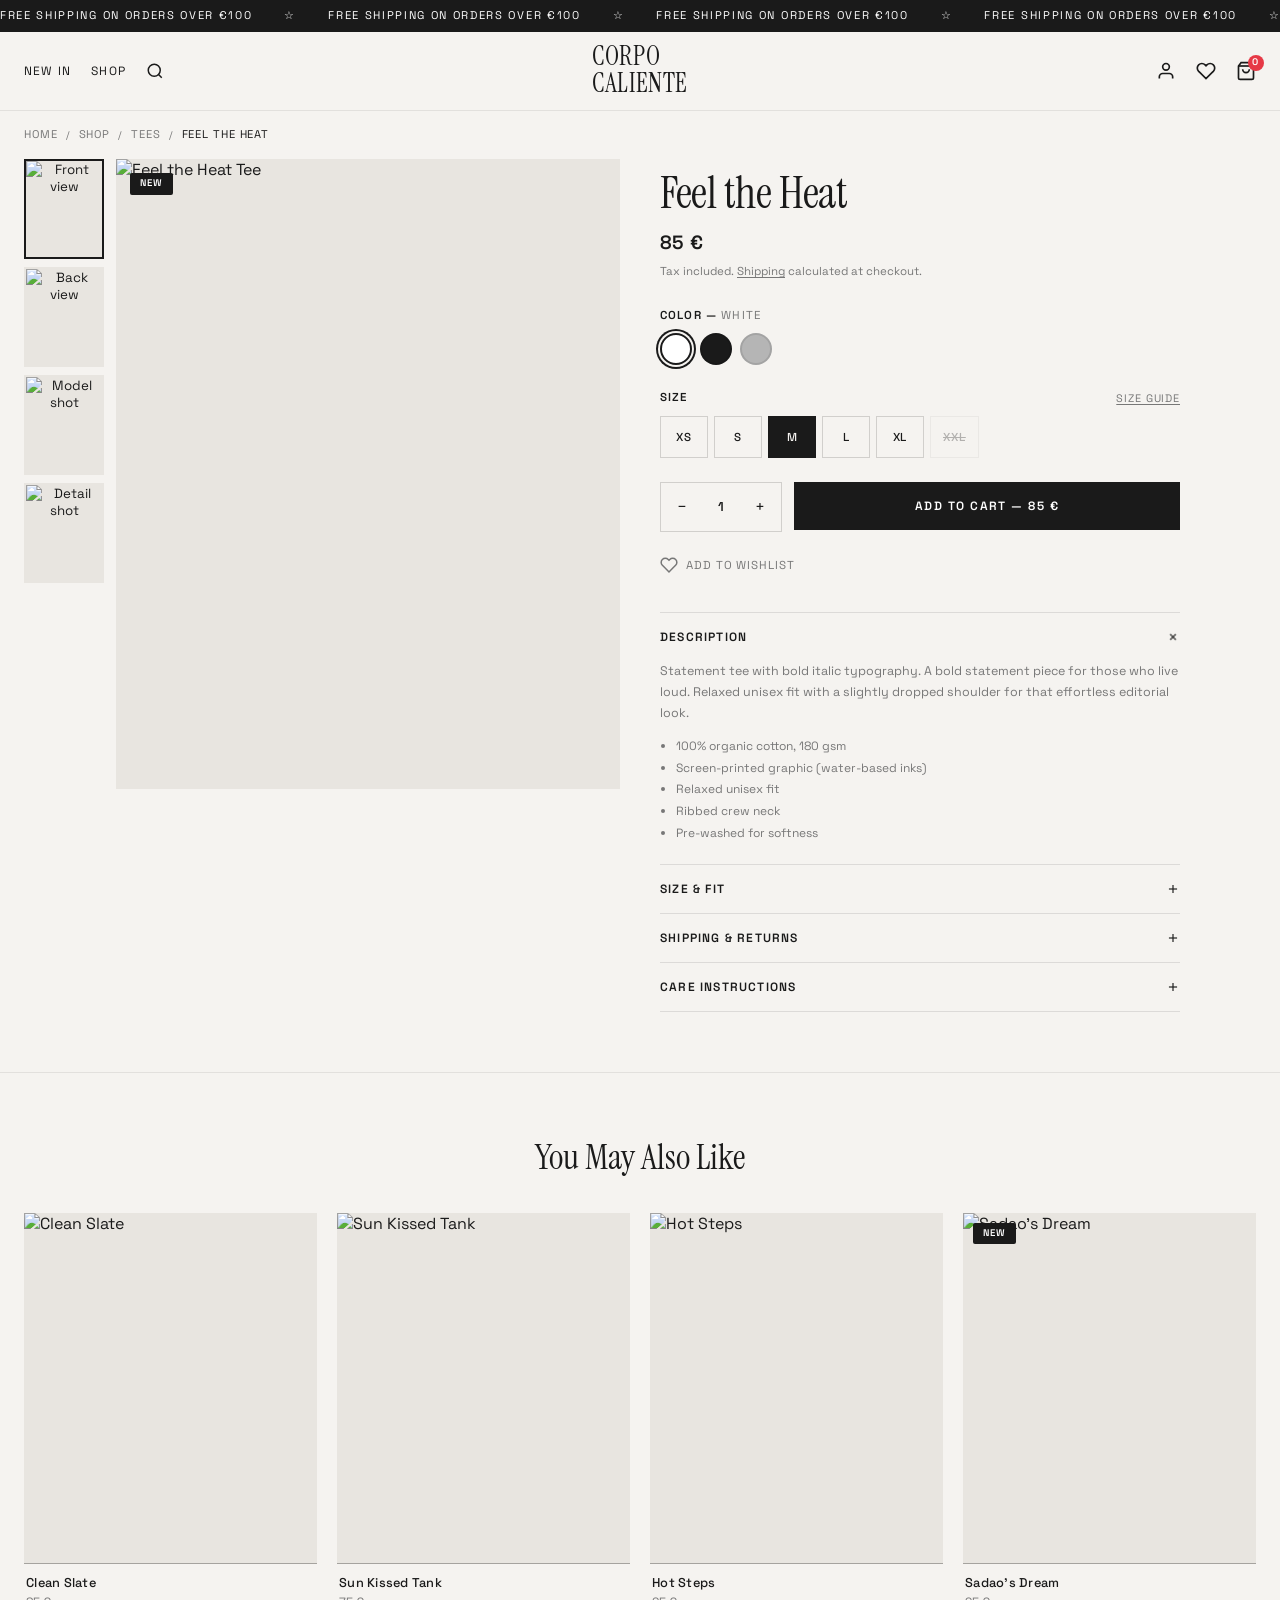
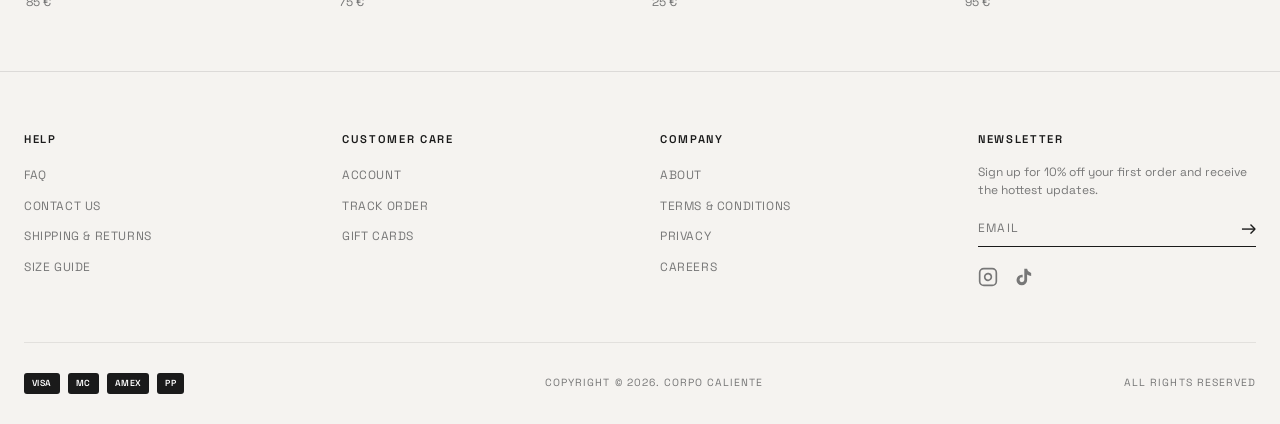
==== commit 3c04cd8a: "Replace queer-themed text with generic fashion copy Renamed all product names, slogans, and descript" ====
--- a/product.html
+++ b/product.html
@@ -3,7 +3,7 @@
 <head>
   <meta charset="UTF-8">
   <meta name="viewport" content="width=device-width, initial-scale=1.0">
-  <title>Sounds Gay, I'm In - CORPO CALIENTE</title>
+  <title>Feel the Heat - CORPO CALIENTE</title>
   <link rel="stylesheet" href="style.css">
   <link rel="stylesheet" href="product.css">
   <link rel="preconnect" href="https://fonts.googleapis.com">
@@ -66,7 +66,7 @@
     <span class="breadcrumb__sep">/</span>
     <a href="shop.html">Tees</a>
     <span class="breadcrumb__sep">/</span>
-    <span class="breadcrumb__current">Sounds Gay, I'm In</span>
+    <span class="breadcrumb__current">Feel the Heat</span>
   </nav>
 
   <!-- Product Detail -->
@@ -89,7 +89,7 @@
       </div>
       <div class="pdp__main-image-wrap">
         <span class="pdp__badge">New</span>
-        <img src="https://images.unsplash.com/photo-1521572163474-6864f9cf17ab?w=900&h=1100&fit=crop" alt="Sounds Gay, I'm In Tee" class="pdp__main-image" id="main-image">
+        <img src="https://images.unsplash.com/photo-1521572163474-6864f9cf17ab?w=900&h=1100&fit=crop" alt="Feel the Heat Tee" class="pdp__main-image" id="main-image">
         <button class="pdp__nav pdp__nav--prev" id="gallery-prev" aria-label="Previous image">
           <svg width="20" height="20" viewBox="0 0 24 24" fill="none" stroke="currentColor" stroke-width="2"><polyline points="15 18 9 12 15 6"/></svg>
         </button>
@@ -102,7 +102,7 @@
     <!-- Product Info -->
     <div class="pdp__info">
       <div class="pdp__info-inner">
-        <h1 class="pdp__title">Sounds Gay, I'm In</h1>
+        <h1 class="pdp__title">Feel the Heat</h1>
         <p class="pdp__price">85 &euro;</p>
         <p class="pdp__tax">Tax included. <a href="#">Shipping</a> calculated at checkout.</p>
 
@@ -156,7 +156,7 @@
               <svg class="pdp__accordion-icon" width="14" height="14" viewBox="0 0 24 24" fill="none" stroke="currentColor" stroke-width="2"><line x1="12" y1="5" x2="12" y2="19"/><line x1="5" y1="12" x2="19" y2="12"/></svg>
             </button>
             <div class="pdp__accordion-content">
-              <p>Statement tee with bold italic typography. A celebration of identity, pride, and unapologetic self-expression. Relaxed unisex fit with a slightly dropped shoulder for that effortless editorial look.</p>
+              <p>Statement tee with bold italic typography. A bold statement piece for those who live loud. Relaxed unisex fit with a slightly dropped shoulder for that effortless editorial look.</p>
               <ul>
                 <li>100% organic cotton, 180 gsm</li>
                 <li>Screen-printed graphic (water-based inks)</li>
@@ -225,31 +225,31 @@
     <div class="pdp-related__grid">
       <a href="#" class="product-card">
         <div class="product-card__image-wrap">
-          <img src="https://images.unsplash.com/photo-1618886614638-80e3c103d31a?w=500&h=600&fit=crop" alt="Simply Sounds Gay" class="product-card__image">
+          <img src="https://images.unsplash.com/photo-1618886614638-80e3c103d31a?w=500&h=600&fit=crop" alt="Clean Slate" class="product-card__image">
           <div class="product-card__quick">Quick Add</div>
         </div>
         <div class="product-card__info">
-          <h3>Simply Sounds Gay</h3>
+          <h3>Clean Slate</h3>
           <p class="product-card__price">85 &euro;</p>
         </div>
       </a>
       <a href="#" class="product-card">
         <div class="product-card__image-wrap">
-          <img src="https://images.unsplash.com/photo-1503342394128-c104d54dba01?w=500&h=600&fit=crop" alt="Sounds Gay I'm Sleeveless" class="product-card__image">
+          <img src="https://images.unsplash.com/photo-1503342394128-c104d54dba01?w=500&h=600&fit=crop" alt="Sun Kissed Tank" class="product-card__image">
           <div class="product-card__quick">Quick Add</div>
         </div>
         <div class="product-card__info">
-          <h3>Sounds Gay I'm Sleeveless</h3>
+          <h3>Sun Kissed Tank</h3>
           <p class="product-card__price">75 &euro;</p>
         </div>
       </a>
       <a href="#" class="product-card">
         <div class="product-card__image-wrap">
-          <img src="https://images.unsplash.com/photo-1578587018452-892bacefd3f2?w=500&h=600&fit=crop" alt="Smells Gay I'm In" class="product-card__image">
+          <img src="https://images.unsplash.com/photo-1578587018452-892bacefd3f2?w=500&h=600&fit=crop" alt="Hot Steps" class="product-card__image">
           <div class="product-card__quick">Quick Add</div>
         </div>
         <div class="product-card__info">
-          <h3>Smells Gay I'm In</h3>
+          <h3>Hot Steps</h3>
           <p class="product-card__price">25 &euro;</p>
         </div>
       </a>
